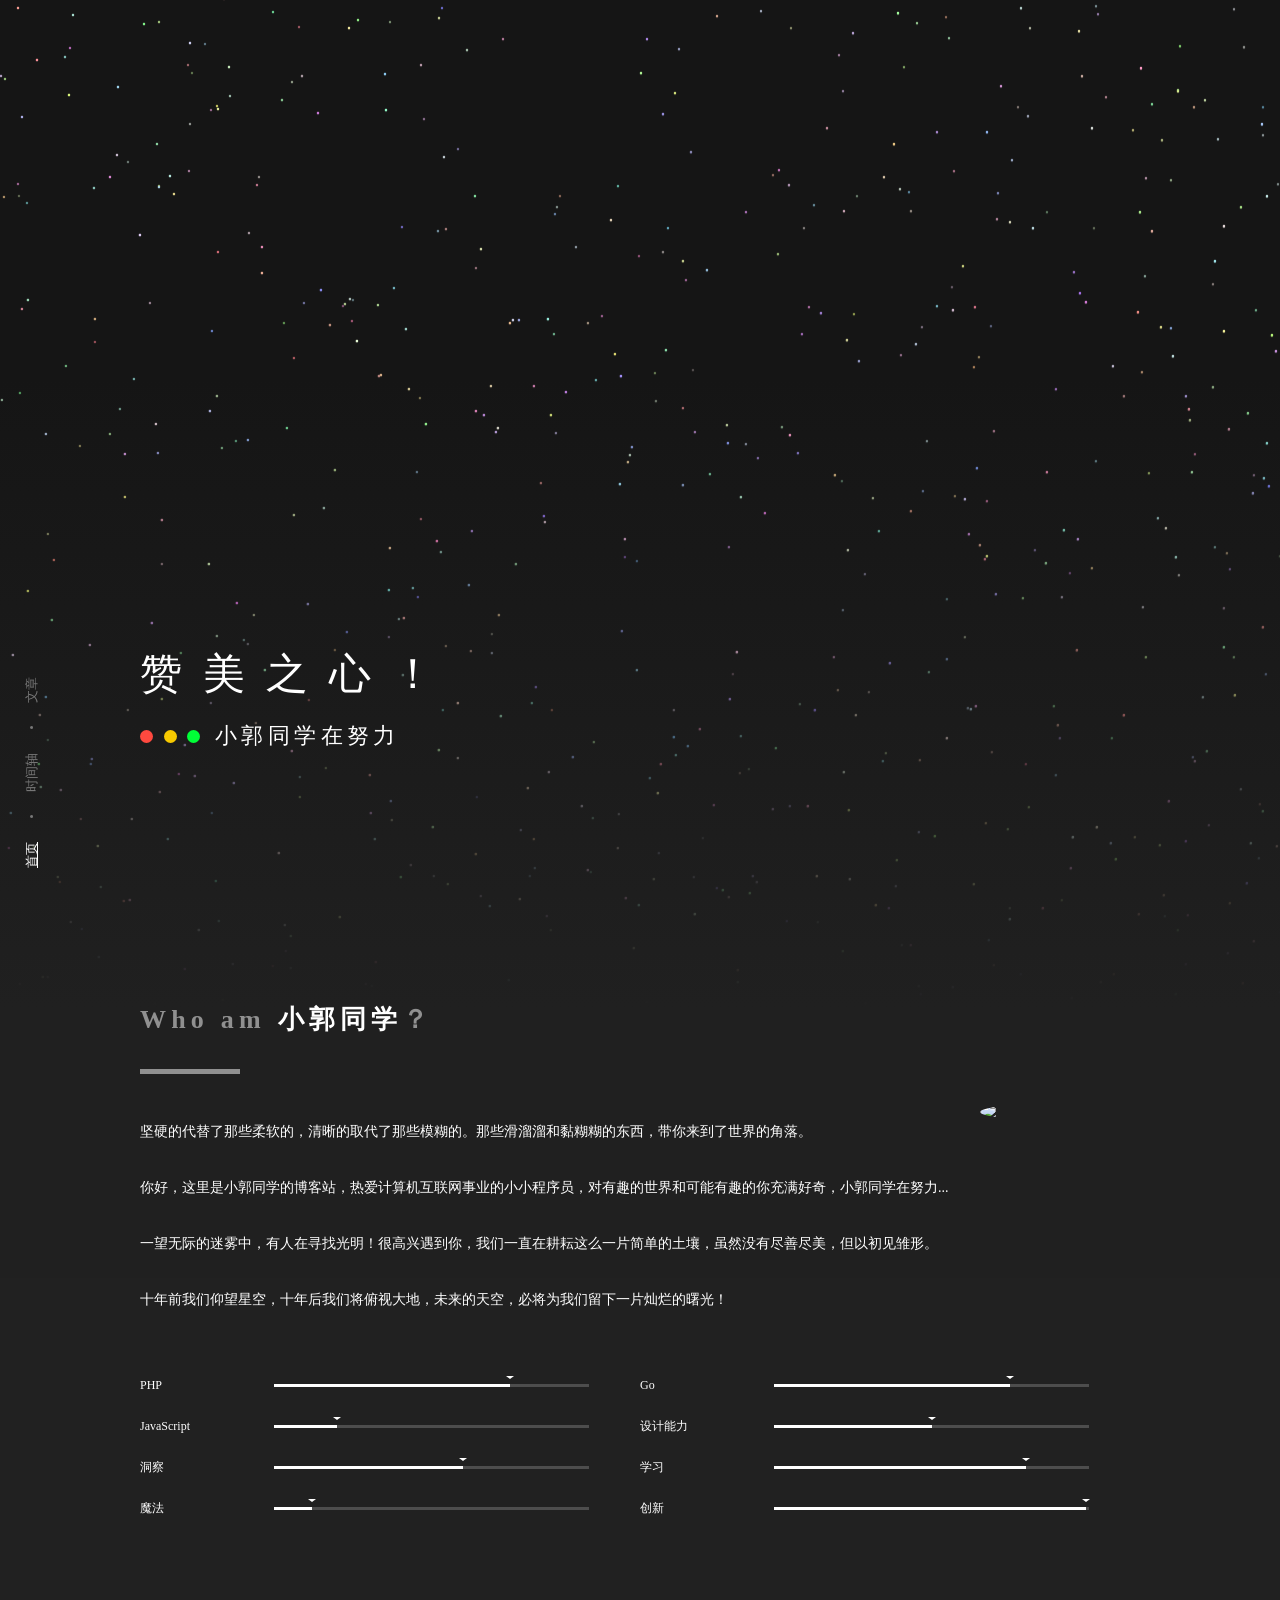
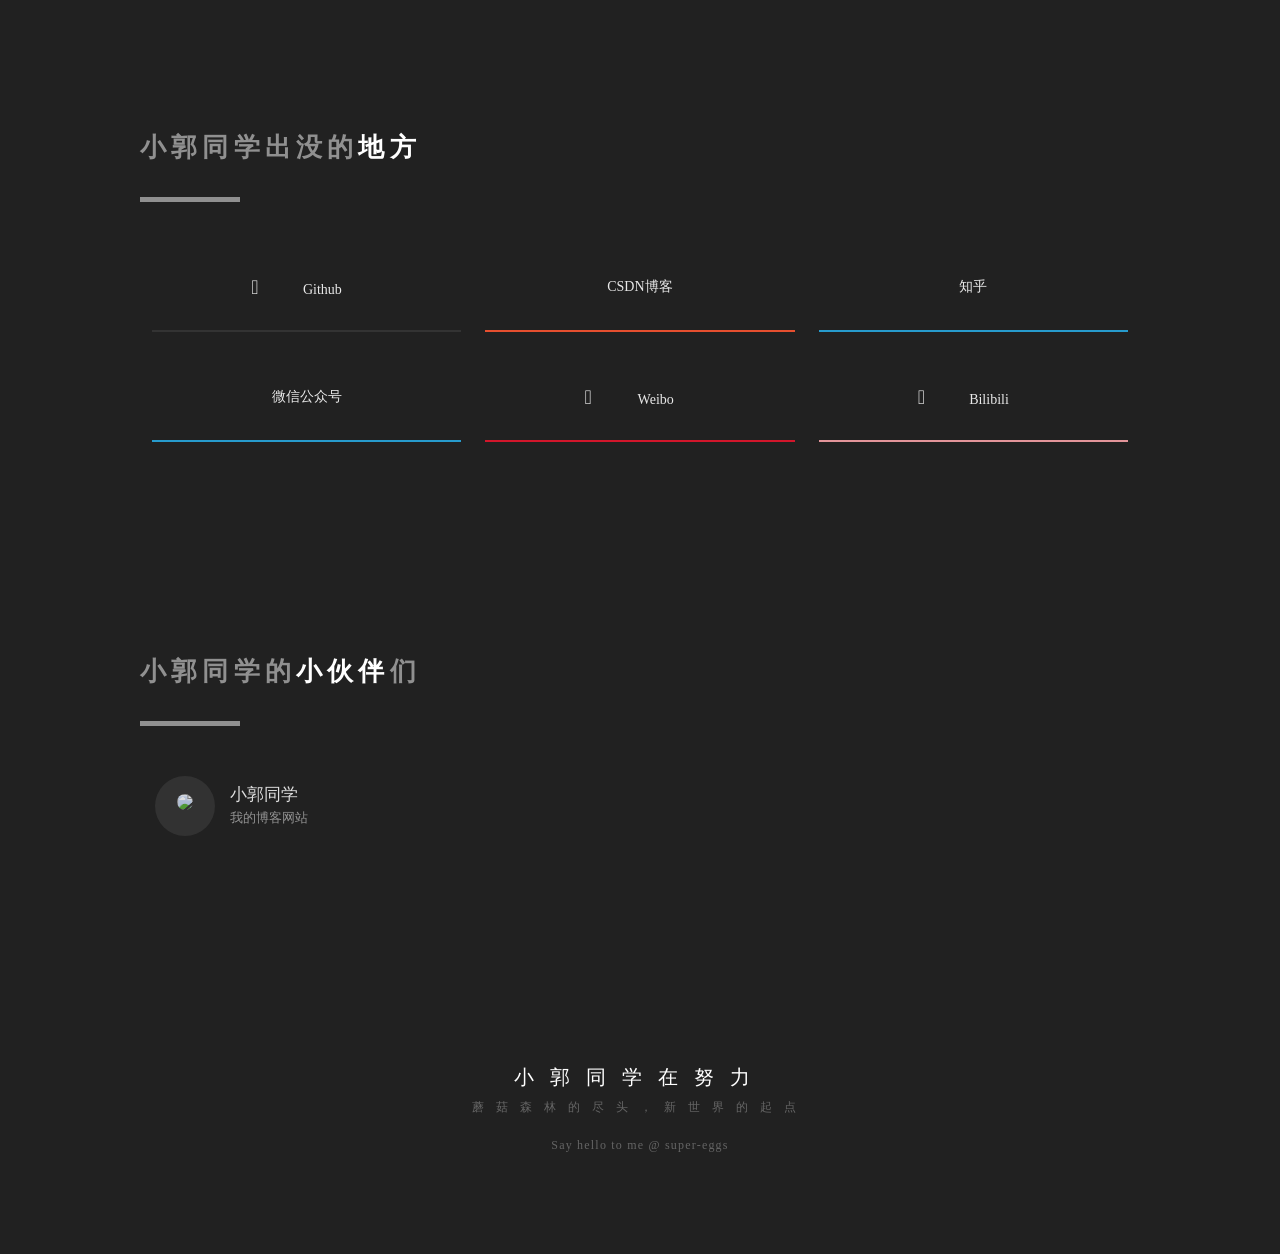
==== static/about/index.html @ da0b6527 "first commit" ====
<!DOCTYPE html>
<html lang="zh-cn">

<head>
	<meta charset="UTF-8">
	<meta http-equiv="X-UA-Compatible" content="IE=Edge">
	<meta name="viewport" id="viewport" content="width=device-width, initial-scale=1">
	<link rel="icon" href="https://www.supereggs.cn/img/Q.png">
	<link rel="icon" type="image/png" sizes="16x16" href="https://www.supereggs.cn/img/Q.gif">
	<link rel="icon" type="image/png" sizes="32x32" href="https://www.supereggs.cn/img/Q.gif">
	<link rel="apple-touch-icon" href="https://www.supereggs.cn/Q.gif">
	<link rel="mask-icon" href="https://www.supereggs.cn/Q.gif">
	<title>关于我</title>
	<link rel="stylesheet" type="text/css" href="css/h.9c69ed6c.css">
	<link rel="stylesheet" type="text/css" href="css/nekotora.99cf6f8c.css">
	<script async src="https://www.googletagmanager.com/gtag/js?id=UA-137340638-1"></script>
	<script>
		function a() {
			dataLayer.push(arguments)
		}
		window.dataLayer = window.dataLayer || [], a("js", new Date), a("config", "UA-137340638-1");
	</script>
</head>

<body>
	<nav>
		<a href="https://www.supereggs.cn/" target="_blank" class="active">首页</a> <a class="clip"></a>
		<a href="https://www.supereggs.cn/archives/" target="_blank">时间轴</a>
		<a class="clip"></a> <a href="https://www.supereggs.cn/posts/" target="_blank">文章</a>
	</nav>

	<body onContextMenu="alert('禁止查看源代码，您的行为已记录。'); return false"
		NOOP="if (window.event != null && window.event.button == 2) alert ('Thanks...');">

		<body data-phone-cc-input="1">
			<body>
				<style>
					.toast-bottom-center {
						position: absolute;
						left: 30px;
						right: 10px;
						top: 20px;
					}
				</style>

				<div class="background">
					<canvas id="startrack"></canvas>
					<div class="cover"></div>
				</div>
				<div class="main">
					<div class="ch intro">
						<div class="container">
							<div class="hello">
								<h1 id="slogan">思考中...</h1>
								<h2>
									<div class="circle"> <span></span> <span></span>
										<span></span>
									</div>小郭同学在努力
								</h2>
							</div>
						</div>
					</div>
					<div class="ch about">
						<div class="container">
							<h2 class="chtitle">Who am <span>小郭同学</span>？</h2>
							<div class="clear">
								<div class="introduct">
									<img class="avatar"
										src="/img/Q.png">
									<P style="padding-top:1em;">坚硬的代替了那些柔软的，清晰的取代了那些模糊的。那些滑溜溜和黏糊糊的东西，带你来到了世界的角落。</p>
									<br>
									<p>你好，这里是小郭同学的博客站，热爱计算机互联网事业的小小程序员，对有趣的世界和可能有趣的你充满好奇，小郭同学在努力...
									</p> <br>
									<p>
										一望无际的迷雾中，有人在寻找光明！很高兴遇到你，我们一直在耕耘这么一片简单的土壤，虽然没有尽善尽美，但以初见雏形。<br>
										<br>十年前我们仰望星空，十年后我们将俯视大地，未来的天空，必将为我们留下一片灿烂的曙光！
									</p>
									<div class="chatbox">
										<div class="line loading"> <span></span>
											<span></span> <span></span>
										</div>
									</div>
								</div>
								<ul class="skill clear">
									<li>
										<p>PHP</p>
										<div class="progress">
											<div style="width:75%;"></div>
											<span>世界上最好的语言</span>
										</div>
									</li>
									<li>
										<p>Go</p>
										<div class="progress">
											<div style="width:75%;"></div>
											<span>不忘初心，方得始终</span>
										</div>
									</li>
									<li>
										<p>JavaScript</p>
										<div class="progress">
											<div style="width:20%;"></div>
											<span>赞美最好的语言程度的能力</span>
										</div>
									</li>
									<li>
										<p>设计能力</p>
										<div class="progress">
											<div style="width:50%;">
											</div><span>让自己舒服程度的能力</span>
										</div>
									</li>
									<li>
										<p>洞察</p>
										<div class="progress">
											<div style="width:60%;"></div>
											<span>观察生活，改变自己</span>
										</div>
									</li>
									<li>
										<p>学习</p>
										<div class="progress">
											<div style="width:80%;"></div>
											<span>相信美好的事情即将发生</span>
										</div>
									</li>
									<li>
										<p>魔法</p>
										<div class="progress">
											<div style="width:12%;"></div>
											<span>永远不要对麻瓜使用魔法</span>
										</div>
									</li>
									<li>
										<p>创新</p>
										<div class="progress">
											<div style="width: 99%;"></div>
											<span>没有积累就不会有创新</span>
										</div>
									</li>
								</ul>
							</div>
						</div>
					</div>
					<div class="find ch">
						<div class="container links">
							<h2 class="chtitle">小郭同学出没的<span>地方</span></h2>
							<div class="clear col-3">
								<a href="https://github.com/super-eggs" target="_blank">
									<div class="item">
										<div class="bg" style="background-color:#353535"></div>
										<div class="inner"> <i class="icon-github"></i> <span>Github</span> </div>
									</div>
								</a>
								<a href="https://blog.csdn.net/weixin_42242565" target="_blank">
									<div class="item">
										<div class="bg" style="background-color:#fc5531"></div>
										<div class="inner"> <span>CSDN博客</span> </div>
									</div>
								</a>
								<a href="https://www.zhihu.com/people/super-eggs" target="_blank">
									<div class="item">
										<div class="bg" style="background-color:#28a9e0"></div>
										<div class="inner"> <span>知乎</span> </div>
									</div>
								</a>
							</div>
							<div class="clear col-3">
								<a href="" target="_blank">
									<div class="item">
										<div class="bg" style="background-color:#28a9e0"></div>
										<div class="inner"> <span>微信公众号</span> </div>
									</div>
								</a>
								<a href="" target="_blank">
									<div class="item">
										<div class="bg" style="background-color:#e6162d"></div>
										<div class="inner"> <i class="icon-weibo"></i> <span>Weibo</span> </div>
									</div>
								</a>
								<a href="https://space.bilibili.com/97311791/" target="_blank">
									<div class="item">
										<div class="bg" style="background-color:#f9a2a8"></div>
										<div class="inner"> <i class="icon-bilibili"></i>
											<span>Bilibili</span>
										</div>
									</div>
								</a>
							</div>
						</div>
					</div>
					<div class="gate ch">
						<div class="container links">
							<h2 class="chtitle">小郭同学的<span>小伙伴</span>们</h2>

							<!-- 友链 -->
							<div class="clear"> <a href="https://www.super-eggs.cn" target="_blank">
									<div class="item">
										<div class="avatar"> <img src="/img/Q.png"> </div>
										<div class="inner">
											<h5>小郭同学</h5>
											<p>我的博客网站</p>
										</div>
									</div>
								</a>
							</div>
						</div> </a>
					</div>
				</div>
				</div>

				<div class="footer ch">
					<div class="container">
						<h3>小郭同学在努力</h3>
						<p>蘑菇森林的尽头，新世界的起点</p>
						<p class="c"><a href="/" target="_blank">Say hello to me @ super-eggs</a></p>
					</div>
				</div>
				</div>
				<script src="js/page.3a0791a3.js"></script>
				<script type="text/javascript" src="js/stats.js" charset="UTF-8">
				</script>

				<audio autoplay>
					<source src="https://api.uomg.com/api/rand.music?sort=热歌榜" type="audio/mpeg">
				</audio>

			</body>

</html>
---- static/about/css/h.9c69ed6c.css ----
*{padding:0;margin:0;transition-timing-function:cubic-bezier(.19,1,.22,1)}body,html{font-family:Microsoft YaHei;-webkit-font-smoothing:antialiased;color:#fff;line-height:1.5;min-width:1150px;background-color:#212121;font-size:14px;overflow-x:hidden}.intro{position:relative}.clear:after{content:"";display:block;height:0;visibility:hidden;clear:both}.chatbox>.line{display:none}#startrack{height:140%;width:100%}.background.fixed{position:fixed;top:-60%}.background{position:absolute;top:0;left:0;width:100vw;height:100vh}.background .cover{position:absolute;bottom:-42%;left:0;height:100%;width:100%;background:linear-gradient(0deg,#202020 30%,rgba(32,32,32,0))}@keyframes bg{0%{transform:rotate(0deg);border-radius:0}50%{transform:rotate(180deg);border-radius:0}to{transform:rotate(1turn);border-radius:0}}@-webkit-keyframes bg{0%{transform:rotate(0deg);border-radius:0}50%{transform:rotate(180deg);border-radius:0}to{transform:rotate(1turn);border-radius:0}}@-ms-keyframes bg{0%{transform:rotate(0deg);border-radius:0}50%{transform:rotate(180deg);border-radius:0}to{transform:rotate(1turn);border-radius:0}}@-moz-keyframes bg{0%{transform:rotate(0deg);border-radius:0}50%{transform:rotate(180deg);border-radius:0}to{transform:rotate(1turn);border-radius:0}}nav{position:fixed;left:20px;bottom:0;z-index:2333;transform:rotate(-90deg) translateZ(0);transform-origin:0 0;transition:all .3s ease-out;vertical-align:middle;font-family:Roboto,Tahoma,Consolas,Microsoft YaHei}nav a.clip{height:3px;width:3px;background:#fff;border-radius:100%}nav a{display:inline-block;font-size:13px;color:#fff;text-decoration:none;margin:0 10px;opacity:.4;transition:all .3s;vertical-align:middle}nav a.time{opacity:1}nav a.active,nav a:hover{text-decoration:underline;opacity:1}.ch{width:100%;padding:80px 0;animation:fadedown 1s cubic-bezier(.19,1,.22,1);-webkit-animation:fadedown 1s cubic-bezier(.19,1,.22,1);-ms-animation:fadedown 1s cubic-bezier(.19,1,.22,1);-moz-animation:fadedown 1s cubic-bezier(.19,1,.22,1)}.ch h2.chtitle{padding-bottom:30px;font-size:26px;letter-spacing:.2em;color:hsla(0,0%,100%,.5)}.ch h2.chtitle span{color:#fff}.ch h2.chtitle:after{content:"";display:block;width:10%;height:5px;background-color:hsla(0,0%,100%,.5);margin-top:30px}@keyframes fadedown{0%{opacity:0;transform:translateY(-50px)}to{opacity:1;transform:translateY(0)}}@-webkit-keyframes fadedown{0%{opacity:0;transform:translateY(-50px)}to{opacity:1;transform:translateY(0)}}@-ms-keyframes fadedown{0%{opacity:0;transform:translateY(-50px)}to{opacity:1;transform:translateY(0)}}@-moz-keyframes fadedown{0%{opacity:0;transform:translateY(-50px)}to{opacity:1;transform:translateY(0)}}.container{position:relative;width:1000px;margin:0 auto;height:100%;padding:20px 0}.intro{color:#fff;height:100vh;padding:0}.intro .container{animation:fadedown 3.5s cubic-bezier(.19,1,.22,1);-webkit-animation:fadedown 3.5s cubic-bezier(.19,1,.22,1);-ms-animation:fadedown 3.5s cubic-bezier(.19,1,.22,1);-moz-animation:fadedown 3.5s cubic-bezier(.19,1,.22,1)}.hello{position:absolute;bottom:20%;left:0}.hello h1,.hello h2{font-weight:400;font-size:22px;line-height:1.5em;letter-spacing:.2em}.hello h1{font-size:42px;letter-spacing:.5em}.hello h2{padding-top:.6em}.hello .circle{float:left;margin-right:10px;letter-spacing:0}.hello .circle span{display:inline-block;width:13px;height:13px;background-color:#fff;border-radius:100%;margin-right:5px}.hello .circle span:first-child{background-color:#ff493f}.hello .circle span:nth-child(2){background-color:#f7c900}.hello .circle span:nth-child(3){background-color:#00ff37}.about .introduct{line-height:2em}.about .introduct img.avatar{float:right;width:140px;margin-left:40px;margin-right:20px;border-radius:100%}.about ul.skill{margin-top:50px}.about ul.skill li{list-style:none;padding:10px 0;width:45%;float:left;margin-right:5%}.about ul.skill li p{display:inline-block;width:26%;margin-right:3%;font-size:12px}.about ul.skill li .progress{display:inline-block;width:70%;height:3px;background-color:hsla(0,0%,100%,.2);vertical-align:middle}.about ul.skill li .progress span{font-size:12px;color:hsla(0,0%,100%,.4);opacity:0;position:relative;top:-5px;letter-spacing:.5em;transition:all .3s}.about ul.skill li:hover .progress span{opacity:1;top:0}.about ul.skill li .progress div{background-color:#fff;height:3px;position:relative}ul.skill li .progress div{animation:progressin 7s;-webkit-animation:progressin 7s;-ms-animation:progressin 7s;-moz-animation:progressin 7s}@keyframes progressin{0%{width:0}}@-webkit-keyframes progressin{0%{width:0}}@-ms-keyframes progressin{0%{width:0}}@-moz-keyframes progressin{0%{width:0}}.about ul.skill li .progress div:after{content:"";display:inline-block;position:absolute;right:-4px;top:-8px;width:0;height:0;border-left:4px solid transparent;border-right:4px solid transparent;border-top:3px solid #fff}.links a{color:#fff;text-decoration:none}.find .links .item{position:relative;width:17.6%;height:80px;line-height:80px;margin:10px 1.2%;padding:5px 0;text-align:center;float:left;transition:all .2s;opacity:.9}.find .links .item:hover{opacity:1;transform:translateY(-10px);-webkit-animation:index-link-active 1s cubic-bezier(.315,.605,.375,.925) forwards}.find .links .item .inner{position:relative;z-index:5}.find .links .item .bg{position:absolute;bottom:0;left:0;width:100%;height:1.8%;z-index:0;transition:all .15s}.find .links .item:hover .bg{height:100%;width:100%;border-radius:5px;box-shadow:0 3px 20px rgba(0,0,0,.28)}.find .links .item i{font-size:20px}.find .links .item span{display:inline-block;width:100px}.find .links .col-3 .item{width:30.93%;margin:10px 1.2%}.gate .links .item{margin:5px 0;padding:15px 1.5%;float:left;width:22%;height:60px;transition:all .2s;opacity:.85}.gate .links .item.akarin{opacity:.58}.gate .links .item:hover{opacity:1;border-radius:5px;background-color:hsla(0,0%,100%,.25);transform:translateY(-5px);box-shadow:0 3px 20px rgba(0,0,0,.28);-webkit-animation:index-link-active 1s cubic-bezier(.315,.605,.375,.925) forwards}.gate .links .item .avatar{float:left;height:60px;line-height:60px;width:60px;border-radius:100%;text-align:center;margin-right:15px;background-color:#353535;overflow:hidden}.gate .links .item .avatar i{font-size:24px}.gate .links .item .avatar img{height:60px;max-width:60px;border-radius:100%}.gate .links .item .inner{padding:6px}.gate .links .item .inner h5{font-weight:400;font-size:17px}.gate .links .item .inner p{font-size:13px;color:hsla(0,0%,100%,.6)}.footer{text-align:center}.footer a{color:inherit;text-decoration:none}.footer a:hover{text-decoration:underline}.footer h3{font-weight:400;font-size:20px;letter-spacing:.8em;margin:6px 0}.footer p{font-size:12px;letter-spacing:1em;opacity:.3}.footer p.c{margin-top:20px;letter-spacing:.1em}.chatbox .line{margin:40px 0}.chatbox .line p{margin:10px 0}.chatbox .question a{display:inline-block;background-color:hsla(0,0%,100%,.3);border-radius:10px 10px 10px 0;font-size:12px;padding:0 10px;margin-right:10px;cursor:pointer;opacity:.8;transform:translateY(0);transition:all .2s}.chatbox .question a:hover{opacity:1;transform:translateY(-2px);-webkit-animation:index-link-active 1s cubic-bezier(.315,.605,.375,.925) forwards}.chatbox .question.disable a{opacity:.3}.chatbox .question.disable a.selected{opacity:.9}.chatbox .question a.error{opacity:.3;animation:error .2s ease-in-out}.chatbox .loading span{display:inline-block;height:10px;width:10px;border-radius:100%;background-color:#fff;margin-right:5px;animation:loading-point 1.4s ease-in-out infinite both}.chatbox .loading span:first-child{animation-delay:.2s}.chatbox .loading span:nth-child(2){animation-delay:.4s}.chatbox .loading span:nth-child(3){animation-delay:.6s}@keyframes loading-point{0%{opacity:.8}50%{opacity:.25}to{opacity:1}}@keyframes error{0%{transform:translateX(0)}25%{transform:translateX(-2px)}50%{transform:translateX(0)}75%{transform:translateX(2px)}to{transform:translateX(0)}}@keyframes index-link-active{0%{transform:perspective(1600px) rotateX(0) rotateY(0) translateZ(0)}16%{transform:perspective(1600px) rotateX(10deg) rotateY(5deg) translateZ(32px)}to{transform:perspective(1600px) rotateX(0) rotateY(0) translateZ(65px)}}@media screen and (min-width:1400px){.container{width:70%}nav a{font-size:18px}}@media screen and (max-width:700px){body,html{min-width:0}.container{width:auto;margin:0 5%}div.el span{display:block;width:60%;left:0;top:75px;margin:-40% auto 0}nav{padding:15px 5%;overflow:auto;font-size:13px;left:0;top:inherit;bottom:0;transform:rotate(0deg) translateZ(0);transform-origin:0 100%;white-space:nowrap;width:90%;background:-webkit-linear-gradient(180deg,transparent,rgba(0,0,0,.8));background:linear-gradient(180deg,transparent,rgba(0,0,0,.8))}.ch{padding:40px 0}.hello{width:90%;padding:5%;text-align:center;bottom:50%}.hello .circle{float:none;margin-right:0}.hello h2{padding-top:0}.hello h1,.hello h2{font-weight:400;font-size:14px}.hello .circle{padding:20px}.hello .circle span{margin:0 5px;width:10px;height:10px}.hello h1{font-size:26px}.about .introduct img.avatar{float:none;margin-left:0;margin-right:0;width:100px}.about .introduct,.about .skill{float:none;width:auto}.about .skill{padding-top:40px}.about ul.skill li{width:100%}.find .links .item,.gate .links .item{width:46%;height:auto;padding:5px 0;margin:10px 2%}.find .links .item{height:60px;line-height:60px;font-size:13px}.gate .links .item .avatar{height:40px;line-height:40px;width:40px}.gate .links .item .avatar img{height:40px;max-width:40px}.gate .links .item .inner{padding:0}.gate .links .item .inner h5{font-size:15px}.gate .links .item .inner h5,.gate .links .item .inner p{white-space:nowrap;text-overflow:ellipsis;overflow:hidden}.footer{padding-bottom:100px}.footer h3,.footer p{letter-spacing:.2em}}
/*# sourceMappingURL=/h.9c69ed6c.css.map */
---- static/about/css/nekotora.99cf6f8c.css ----
@font-face {
    font-family: nekotora;
    font-weight: 400;
    font-style: normal
}

[class*=" icon-"]:before, [class^=icon-]:before {
    font-family: nekotora;
    font-style: normal;
    font-weight: 400;
    speak: none;
    display: inline-block;
    text-decoration: inherit;
    width: 1em;
    margin-right: .2em;
    text-align: center;
    font-variant: normal;
    text-transform: none;
    line-height: 1em;
    margin-left: .2em;
    -webkit-font-smoothing: antialiased;
    -moz-osx-font-smoothing: grayscale
}

.icon-search:before {
    content: "\e800"
}

.icon-info:before {
    content: "\e801"
}

.icon-comment:before {
    content: "\e802"
}

.icon-v2ex:before {
    content: "\e803"
}

.icon-zhihu:before {
    content: "\e804"
}

.icon-bilibili:before {
    content: "\e805"
}

.icon-netease_music:before {
    content: "\e806"
}

.icon-tencent_qzone:before {
    content: "\e807"
}

.icon-mail:before {
    content: "\e808"
}

.icon-bookmark:before {
    content: "\e809"
}

.icon-link:before {
    content: "\e80a"
}

.icon-twitter:before {
    content: "\f099"
}

.icon-gplus:before {
    content: "\f0d5"
}

.icon-github:before {
    content: "\f113"
}

.icon-unlink:before {
    content: "\f127"
}

.icon-instagram:before {
    content: "\f16d"
}

.icon-weibo:before {
    content: "\f18a"
}

.icon-qq:before {
    content: "\f1d6"
}

/*# sourceMappingURL=/nekotora.99cf6f8c.css.map */
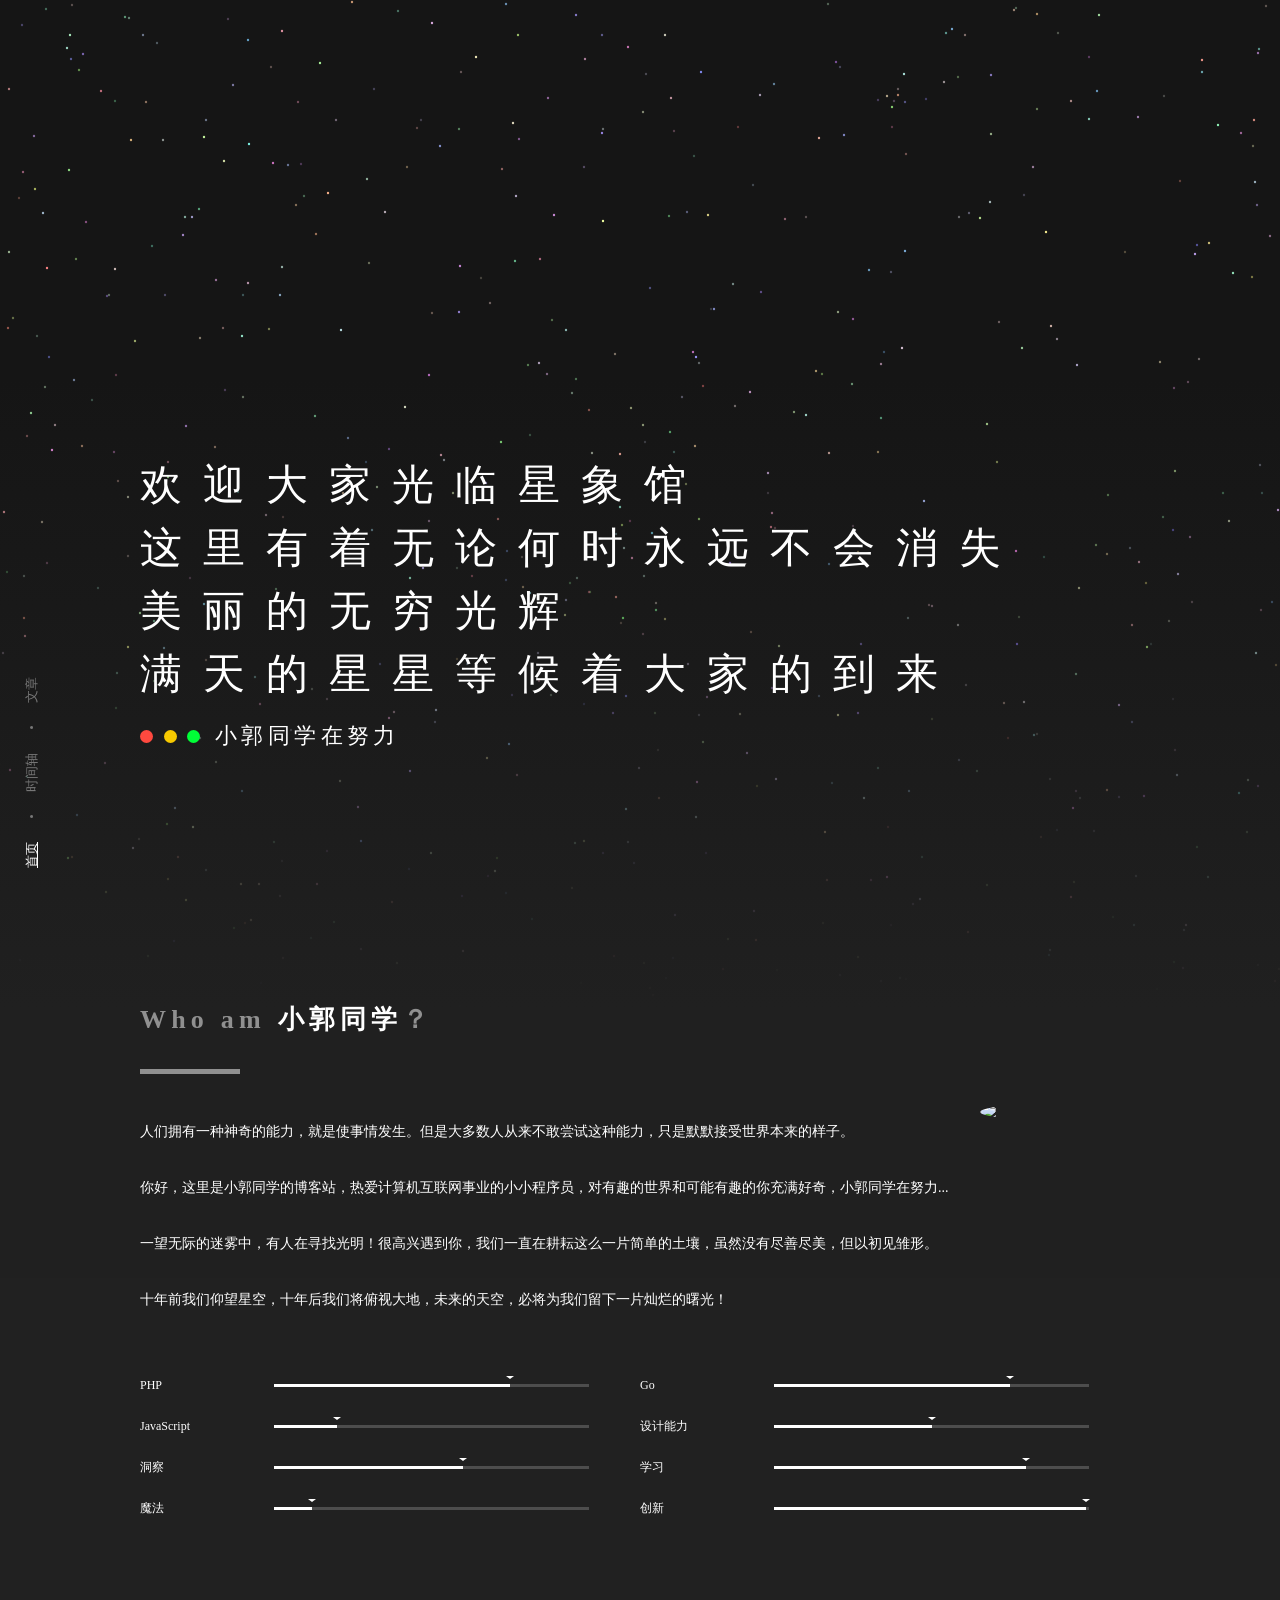
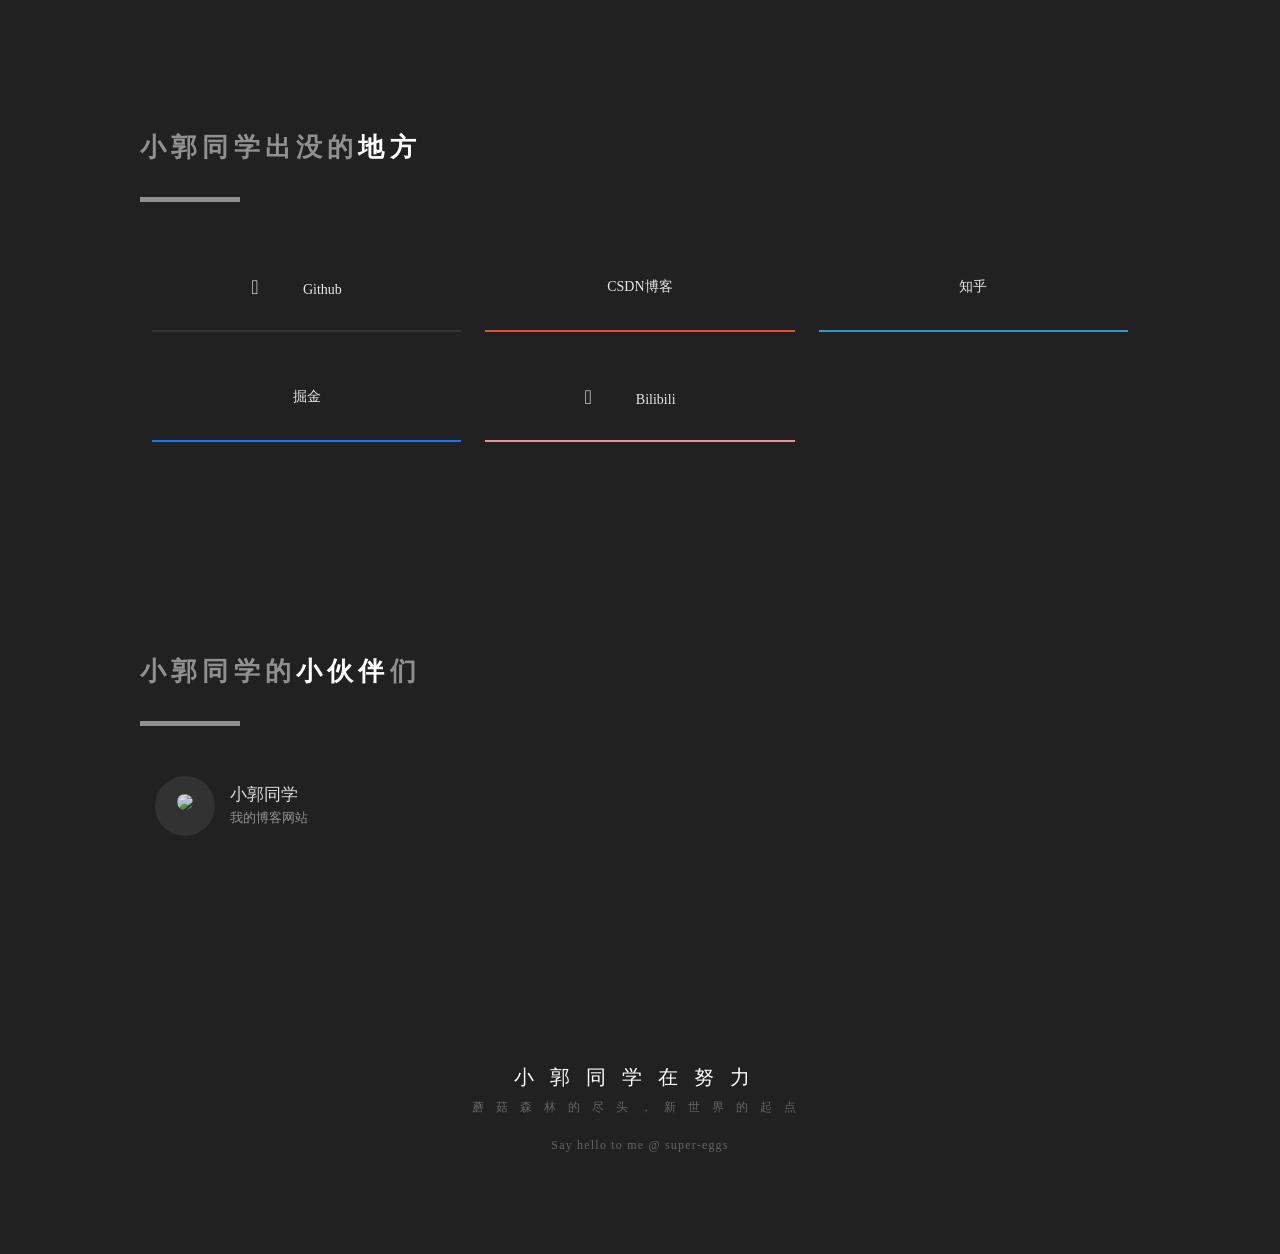
==== commit 7dbcba69: "feature(content): update about" ====
--- a/static/about/index.html
+++ b/static/about/index.html
@@ -67,7 +67,7 @@
 								<div class="introduct">
 									<img class="avatar"
 										src="/img/Q.png">
-									<P style="padding-top:1em;">坚硬的代替了那些柔软的，清晰的取代了那些模糊的。那些滑溜溜和黏糊糊的东西，带你来到了世界的角落。</p>
+									<P style="padding-top:1em;">人们拥有一种神奇的能力，就是使事情发生。但是大多数人从来不敢尝试这种能力，只是默默接受世界本来的样子。</p>
 									<br>
 									<p>你好，这里是小郭同学的博客站，热爱计算机互联网事业的小小程序员，对有趣的世界和可能有趣的你充满好奇，小郭同学在努力...
 									</p> <br>
@@ -166,16 +166,10 @@
 								</a>
 							</div>
 							<div class="clear col-3">
-								<a href="" target="_blank">
-									<div class="item">
-										<div class="bg" style="background-color:#28a9e0"></div>
-										<div class="inner"> <span>微信公众号</span> </div>
-									</div>
-								</a>
-								<a href="" target="_blank">
-									<div class="item">
-										<div class="bg" style="background-color:#e6162d"></div>
-										<div class="inner"> <i class="icon-weibo"></i> <span>Weibo</span> </div>
+								<a href="https://juejin.cn/user/905653313602760" target="_blank">
+									<div class="item">
+										<div class="bg" style="background-color:#1e80ff"></div>
+										<div class="inner"> <span>掘金</span> </div>
 									</div>
 								</a>
 								<a href="https://space.bilibili.com/97311791/" target="_blank">
